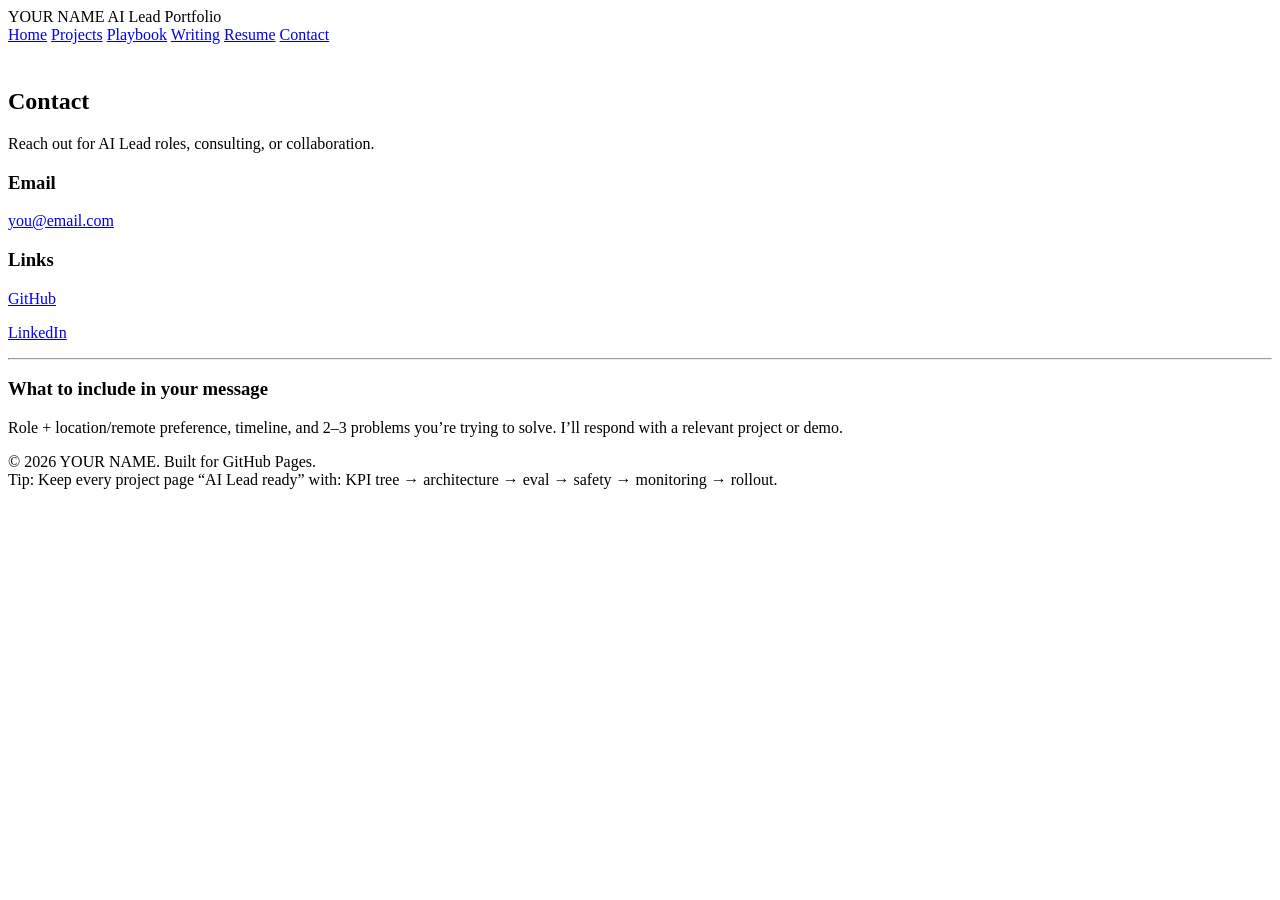
==== contact.html @ 29779a1b "Add files via upload" ====
<!doctype html>
<html lang="en">
<head>
  <meta charset="utf-8"/>
  <meta name="viewport" content="width=device-width, initial-scale=1"/>
  <title>Contact — AI Lead Portfolio</title>
  <link rel="stylesheet" href="assets/css/style.css"/>
</head>
<body data-page="contact">
  <script src="assets/config.js"></script>
  
<div class="nav">
  <div class="container nav-inner">
    <div class="brand">
      <span id="siteName">YOUR NAME</span>
      <span class="badge">AI Lead Portfolio</span>
    </div>
    <div class="links" id="navLinks">
      <a href="index.html" data-page="index">Home</a>
      <a href="projects.html" data-page="projects">Projects</a>
      <a href="playbook.html" data-page="playbook">Playbook</a>
      <a href="writing.html" data-page="writing">Writing</a>
      <a href="resume.html" data-page="resume">Resume</a>
      <a href="contact.html" data-page="contact">Contact</a>
    </div>
  </div>
</div>

  <div class="container">
    
<section class="hero" style="padding-top:24px">
  <h1>Contact</h1>
  <p class="lead">Reach out for AI Lead roles, consulting, or collaboration.</p>
</section>

<div class="grid cols-2">
  <div class="card">
    <h3>Email</h3>
    <p><a data-fill="email" href="#">you@email.com</a></p>
  </div>
  <div class="card">
    <h3>Links</h3>
    <p><a data-fill="github" href="#" target="_blank" rel="noopener">GitHub</a></p>
    <p><a data-fill="linkedin" href="#" target="_blank" rel="noopener">LinkedIn</a></p>
  </div>
</div>

<hr class="sep"/>

<div class="card">
  <h3>What to include in your message</h3>
  <p>
    Role + location/remote preference, timeline, and 2–3 problems you’re trying to solve. I’ll respond with a relevant project or demo.
  </p>
</div>

  </div>
  
<div class="container footer">
  <div>© <span id="year"></span> <span id="footerName">YOUR NAME</span>. Built for GitHub Pages.</div>
  <div class="note">Tip: Keep every project page “AI Lead ready” with: KPI tree → architecture → eval → safety → monitoring → rollout.</div>
</div>
<script>
  const y = new Date().getFullYear();
  document.getElementById("year").textContent = y;
</script>

  <script src="assets/site.js"></script>
</body>
</html>
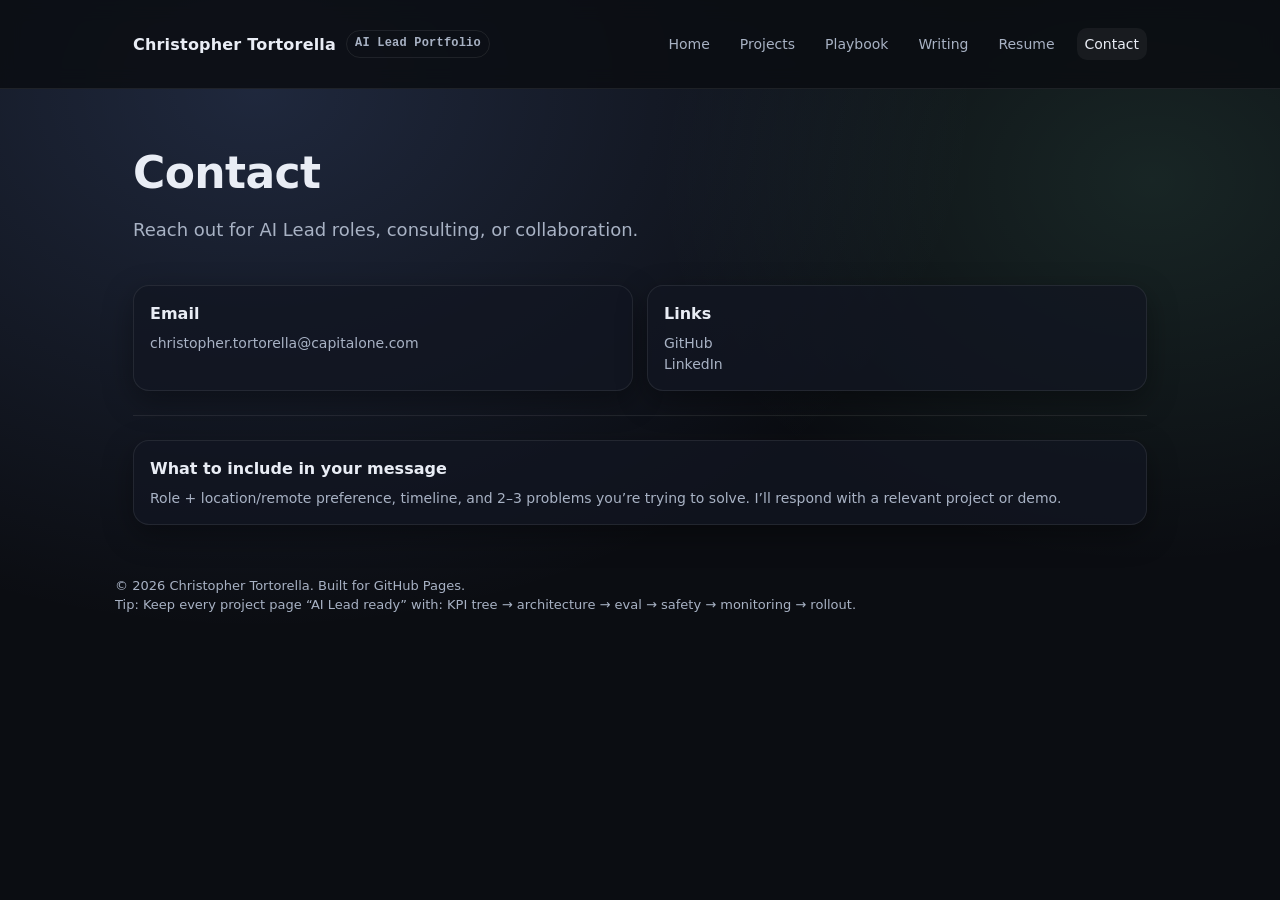
==== commit c4e33234: "Update contact.html" ====
--- a/contact.html
+++ b/contact.html
@@ -34,15 +34,26 @@
 </section>
 
 <div class="grid cols-2">
+
   <div class="card">
     <h3>Email</h3>
-    <p><a data-fill="email" href="#">you@email.com</a></p>
+    <p>
+      <a data-fill="email" href="mailto:christopher.tortorella@capitalone.com">
+        christopher.tortorella@capitalone.com
+      </a>
+    </p>
   </div>
+
   <div class="card">
     <h3>Links</h3>
-    <p><a data-fill="github" href="#" target="_blank" rel="noopener">GitHub</a></p>
-    <p><a data-fill="linkedin" href="#" target="_blank" rel="noopener">LinkedIn</a></p>
+    <p>
+      <a data-fill="github" href="https://github.com/tort1493" target="_blank" rel="noopener">GitHub</a>
+    </p>
+    <p>
+      <a data-fill="linkedin" href="https://www.linkedin.com/in/christopher-tortorella-0a24b991/" target="_blank" rel="noopener">LinkedIn</a>
+    </p>
   </div>
+
 </div>
 
 <hr class="sep"/>
--- a/assets/css/style.css
+++ b/assets/css/style.css
@@ -0,0 +1,115 @@
+:root{
+  --bg:#0b0d12;
+  --panel:#121622;
+  --text:#e9edf5;
+  --muted:#a8b2c4;
+  --accent:#7aa2ff;
+  --accent2:#8bffcc;
+  --border:rgba(255,255,255,.08);
+  --shadow: 0 10px 30px rgba(0,0,0,.35);
+  --radius:16px;
+  --max: 1050px;
+  --mono: ui-monospace, SFMono-Regular, Menlo, Monaco, Consolas, "Liberation Mono", "Courier New", monospace;
+  --sans: ui-sans-serif, system-ui, -apple-system, Segoe UI, Roboto, Helvetica, Arial, "Apple Color Emoji","Segoe UI Emoji";
+}
+*{box-sizing:border-box}
+html,body{height:100%}
+body{
+  margin:0;
+  background: radial-gradient(1200px 900px at 20% 10%, rgba(122,162,255,.18), transparent 60%),
+              radial-gradient(900px 700px at 90% 20%, rgba(139,255,204,.10), transparent 55%),
+              var(--bg);
+  color:var(--text);
+  font-family:var(--sans);
+  line-height:1.45;
+}
+a{color:inherit; text-decoration:none}
+a:hover{opacity:.92}
+.container{max-width:var(--max); margin:0 auto; padding:28px 18px}
+.nav{
+  position:sticky; top:0;
+  background:rgba(11,13,18,.85);
+  backdrop-filter: blur(10px);
+  border-bottom:1px solid var(--border);
+  z-index:50;
+}
+.nav-inner{display:flex; align-items:center; justify-content:space-between; gap:14px}
+.brand{display:flex; align-items:center; gap:10px; font-weight:700; letter-spacing:.2px}
+.badge{
+  font-family:var(--mono);
+  font-size:12px; padding:4px 8px; border:1px solid var(--border);
+  border-radius:999px; color:var(--muted)
+}
+.links{display:flex; gap:14px; flex-wrap:wrap}
+.links a{color:var(--muted); font-size:14px; padding:6px 8px; border-radius:10px}
+.links a.active, .links a:hover{color:var(--text); background:rgba(255,255,255,.05)}
+.hero{
+  padding:44px 0 24px;
+}
+h1{font-size:44px; margin:0 0 12px; letter-spacing:-.6px}
+p.lead{margin:0 0 18px; color:var(--muted); font-size:18px; max-width:820px}
+.cta-row{display:flex; gap:12px; flex-wrap:wrap; margin-top:14px}
+.btn{
+  display:inline-flex; align-items:center; justify-content:center;
+  padding:10px 14px; border-radius:12px;
+  border:1px solid var(--border);
+  background:rgba(255,255,255,.04);
+  color:var(--text);
+  font-size:14px; font-weight:600;
+}
+.btn.primary{
+  background: linear-gradient(135deg, rgba(122,162,255,.22), rgba(139,255,204,.10));
+  border-color: rgba(122,162,255,.35);
+}
+.btn small{color:var(--muted); font-weight:500; margin-left:8px}
+.grid{display:grid; gap:14px}
+@media(min-width:860px){
+  .grid.cols-3{grid-template-columns:repeat(3, 1fr)}
+  .grid.cols-2{grid-template-columns:repeat(2, 1fr)}
+}
+.card{
+  border:1px solid var(--border);
+  background: rgba(18,22,34,.75);
+  border-radius: var(--radius);
+  box-shadow: var(--shadow);
+  padding:16px;
+}
+.card h3{margin:0 0 8px; font-size:16px}
+.card p{margin:0; color:var(--muted); font-size:14px}
+.section{margin:22px 0}
+.section h2{margin:0 0 12px; font-size:20px}
+.kpi{display:flex; gap:10px; flex-wrap:wrap}
+.pill{
+  font-family:var(--mono);
+  font-size:12px;
+  border:1px solid var(--border);
+  color:var(--muted);
+  border-radius:999px;
+  padding:6px 10px;
+  background: rgba(255,255,255,.03);
+}
+hr.sep{border:none; border-top:1px solid var(--border); margin:24px 0}
+.footer{padding:24px 0; color:var(--muted); font-size:13px}
+.note{color:var(--muted); font-size:13px}
+.code{
+  font-family:var(--mono);
+  padding:2px 6px; border-radius:8px;
+  background:rgba(255,255,255,.05);
+  border:1px solid var(--border);
+}
+.filters{display:flex; gap:8px; flex-wrap:wrap; margin:10px 0 14px}
+.filter-btn{
+  cursor:pointer;
+  border:1px solid var(--border);
+  border-radius:999px;
+  padding:7px 10px;
+  background:rgba(255,255,255,.03);
+  color:var(--muted);
+  font-size:12px;
+  font-family:var(--mono);
+}
+.filter-btn.active{color:var(--text); border-color:rgba(122,162,255,.5); background:rgba(122,162,255,.12)}
+.project-meta{display:flex; gap:8px; flex-wrap:wrap; margin-top:10px}
+.project-links{display:flex; gap:10px; flex-wrap:wrap; margin-top:12px}
+.project-links a{color:var(--muted); font-size:13px; text-decoration:underline; text-underline-offset:3px}
+.project-links a:hover{color:var(--text)}
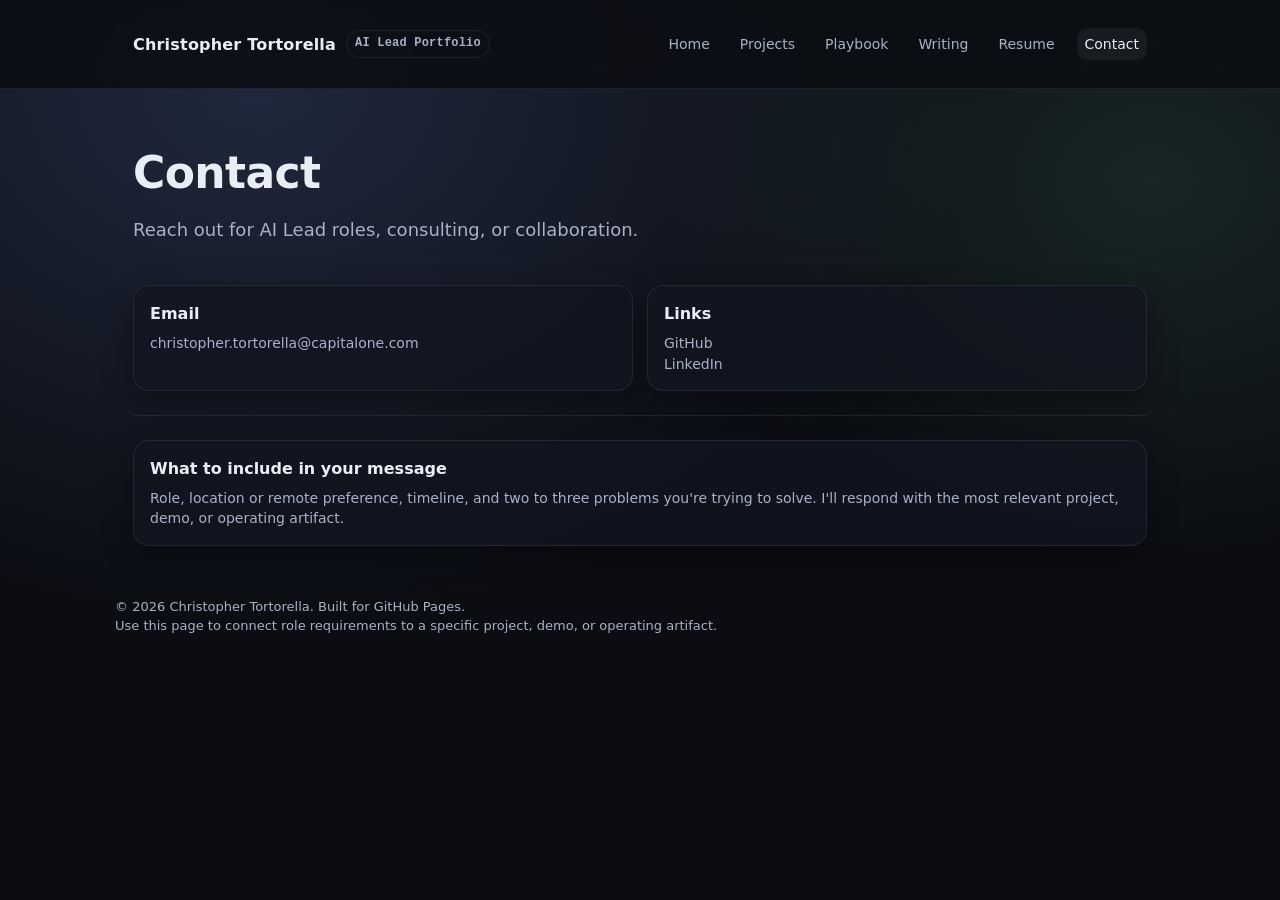
==== commit 164d37d7: "Refresh" ====
--- a/contact.html
+++ b/contact.html
@@ -3,16 +3,16 @@
 <head>
   <meta charset="utf-8"/>
   <meta name="viewport" content="width=device-width, initial-scale=1"/>
-  <title>Contact — AI Lead Portfolio</title>
+  <title>Contact - AI Lead Portfolio</title>
   <link rel="stylesheet" href="assets/css/style.css"/>
 </head>
 <body data-page="contact">
   <script src="assets/config.js"></script>
-  
+
 <div class="nav">
   <div class="container nav-inner">
     <div class="brand">
-      <span id="siteName">YOUR NAME</span>
+      <span id="siteName">Christopher Tortorella</span>
       <span class="badge">AI Lead Portfolio</span>
     </div>
     <div class="links" id="navLinks">
@@ -27,14 +27,13 @@
 </div>
 
   <div class="container">
-    
+
 <section class="hero" style="padding-top:24px">
   <h1>Contact</h1>
   <p class="lead">Reach out for AI Lead roles, consulting, or collaboration.</p>
 </section>
 
 <div class="grid cols-2">
-
   <div class="card">
     <h3>Email</h3>
     <p>
@@ -53,7 +52,6 @@
       <a data-fill="linkedin" href="https://www.linkedin.com/in/christopher-tortorella-0a24b991/" target="_blank" rel="noopener">LinkedIn</a>
     </p>
   </div>
-
 </div>
 
 <hr class="sep"/>
@@ -61,15 +59,16 @@
 <div class="card">
   <h3>What to include in your message</h3>
   <p>
-    Role + location/remote preference, timeline, and 2–3 problems you’re trying to solve. I’ll respond with a relevant project or demo.
+    Role, location or remote preference, timeline, and two to three problems you're trying to solve.
+    I'll respond with the most relevant project, demo, or operating artifact.
   </p>
 </div>
 
   </div>
-  
+
 <div class="container footer">
-  <div>© <span id="year"></span> <span id="footerName">YOUR NAME</span>. Built for GitHub Pages.</div>
-  <div class="note">Tip: Keep every project page “AI Lead ready” with: KPI tree → architecture → eval → safety → monitoring → rollout.</div>
+  <div>&copy; <span id="year"></span> <span id="footerName">Christopher Tortorella</span>. Built for GitHub Pages.</div>
+  <div class="note">Use this page to connect role requirements to a specific project, demo, or operating artifact.</div>
 </div>
 <script>
   const y = new Date().getFullYear();
